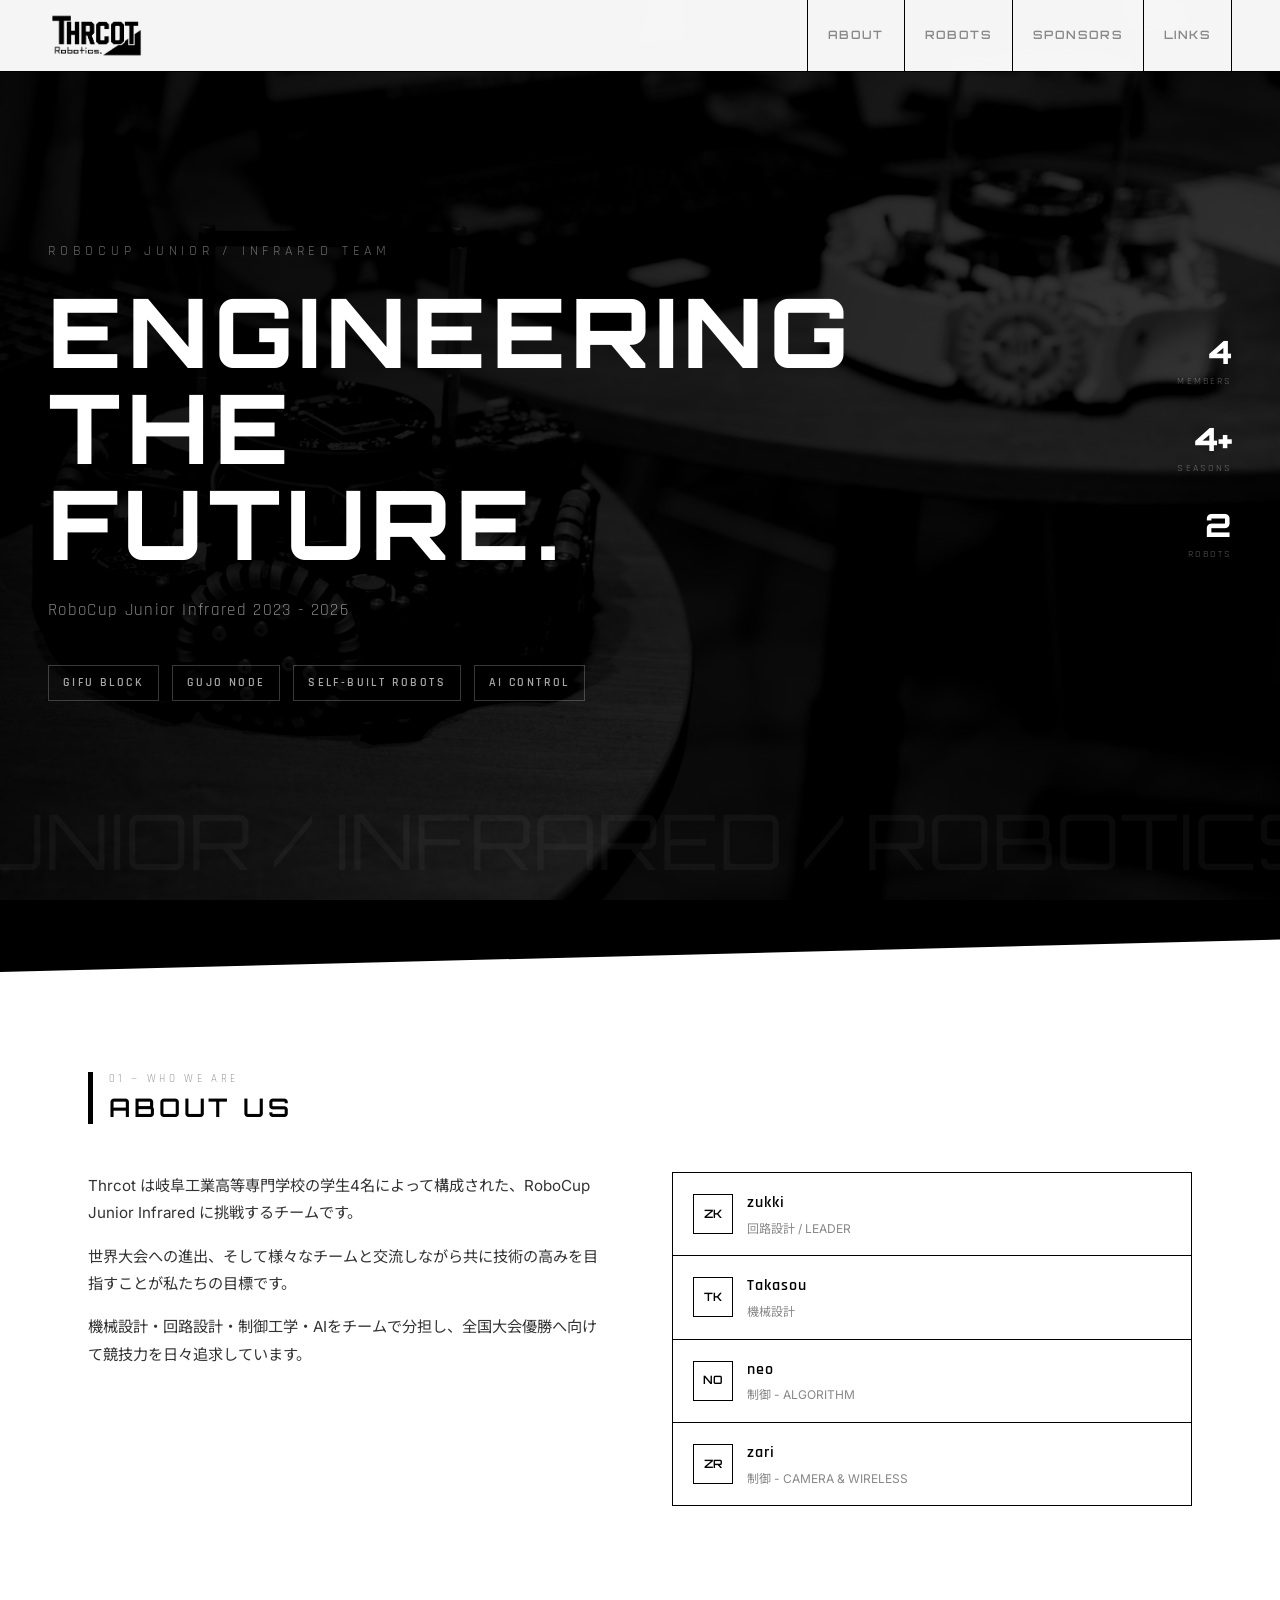
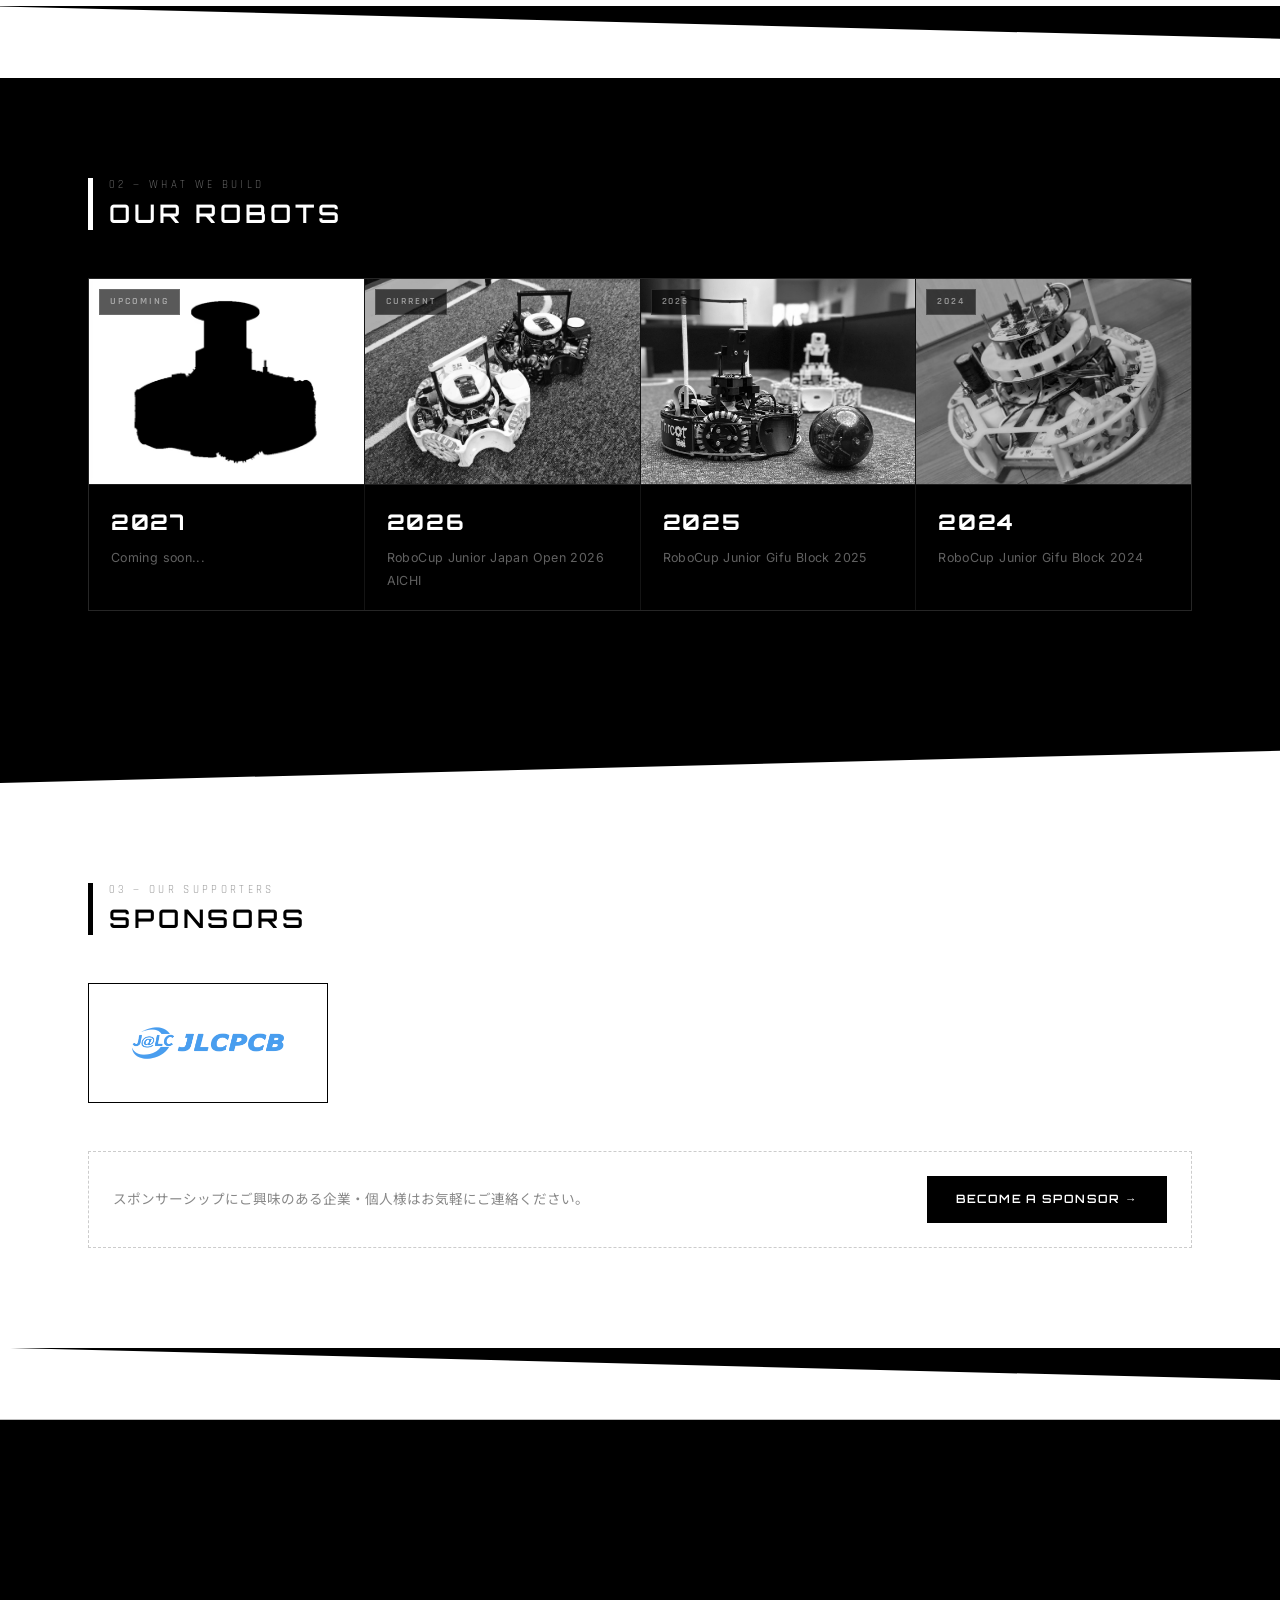
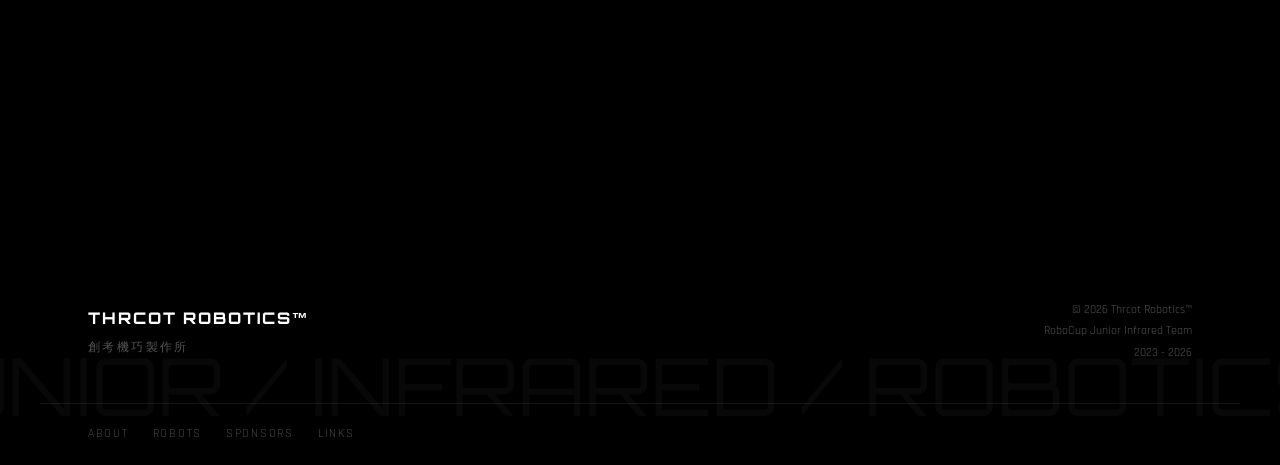
==== index.html @ e164bb0e "next" ====
<!DOCTYPE html>
<html lang="ja">
<head>
  <meta charset="UTF-8" />
  <meta name="viewport" content="width=device-width, initial-scale=1.0"/>
  <title>Thrcot Robotics™</title>
  <link rel="preconnect" href="https://fonts.googleapis.com">
  <link rel="preconnect" href="https://fonts.gstatic.com" crossorigin>
  <link href="https://fonts.googleapis.com/css2?family=Orbitron:wght@400;600;800&family=Rajdhani:wght@400;600&family=Inter:wght@300;400;600&family=Noto+Sans+JP:wght@300;400;500&display=swap" rel="stylesheet">
  <link rel="stylesheet" href="style.css">
</head>

<body>

<!-- ── HEADER ── -->
<header id="header">
  <a class="logo-area" href="#">
    <img class="logo-img" src="images/logo.png" alt="Thrcot Robotics"
         onerror="this.style.display='none';this.nextElementSibling.style.display='block'">
    <div style="display:none;">
      <div class="logo-text">Thrcot</div>
      <div class="logo-sub">Robotics™</div>
    </div>
  </a>

  <!-- ハンバーガーボタン（スマホ用） -->
  <button class="nav-toggle" id="navToggle" aria-label="メニューを開く">
    <span></span>
    <span></span>
    <span></span>
  </button>

  <nav id="globalNav">
    <a href="#about">ABOUT</a>
    <a href="#robots">ROBOTS</a>
    <a href="#sponsors">SPONSORS</a>
    <a href="#links">LINKS</a>
  </nav>
</header>

<!-- ── HERO ── -->
<section class="hero">
  <div class="hero-bg"></div>
  <div class="hero-inner">
    <p class="hero-eyebrow">ROBOCUP JUNIOR / INFRARED TEAM</p>
    <h1>ENGINEERING<br>THE<br>FUTURE.</h1>
    <p class="hero-desc">RoboCup Junior Infrared 2023 - 2026</p>
    <div class="hero-badges">
      <span class="badge">GIFU BLOCK</span>
      <span class="badge">GUJO NODE</span>
      <span class="badge">SELF-BUILT ROBOTS</span>
      <span class="badge">AI CONTROL</span>
    </div>
  </div>

  <div class="hero-counter">
    <div class="counter-item">
      <div class="counter-num">4</div>
      <div class="counter-lbl">MEMBERS</div>
    </div>
    <div class="counter-item">
      <div class="counter-num">4+</div>
      <div class="counter-lbl">SEASONS</div>
    </div>
    <div class="counter-item">
      <div class="counter-num">2</div>
      <div class="counter-lbl">ROBOTS</div>
    </div>
  </div>

  <div class="hero-bg-text">ROBOCUP / JUNIOR / INFRARED / ROBOTICS</div>
</section>

<div class="divider"></div>

<!-- ── ABOUT ── -->
<section id="about">
  <div class="section-wrap fade">
    <h2><span class="h2-sub">01 — WHO WE ARE</span>ABOUT US</h2>
    <div class="about-grid">
      <div class="about-text">
        <p>Thrcot は岐阜工業高等専門学校の学生4名によって構成された、RoboCup Junior Infrared に挑戦するチームです。</p>
        <p>世界大会への進出、そして様々なチームと交流しながら共に技術の高みを目指すことが私たちの目標です。</p>
        <p>機械設計・回路設計・制御工学・AIをチームで分担し、全国大会優勝へ向けて競技力を日々追求しています。</p>
      </div>
      <div class="about-members fade fade-delay-1">
        <div class="member-row">
          <div class="member-initial">ZK</div>
          <div class="member-info">
            <div class="member-name-text">zukki</div>
            <div class="member-role-text">回路設計 / LEADER</div>
          </div>
        </div>
        <div class="member-row">
          <div class="member-initial">TK</div>
          <div class="member-info">
            <div class="member-name-text">Takasou</div>
            <div class="member-role-text">機械設計</div>
          </div>
        </div>
        <div class="member-row">
          <div class="member-initial">NO</div>
          <div class="member-info">
            <div class="member-name-text">neo</div>
            <div class="member-role-text">制御 - ALGORITHM</div>
          </div>
        </div>
        <div class="member-row">
          <div class="member-initial">ZR</div>
          <div class="member-info">
            <div class="member-name-text">zari</div>
            <div class="member-role-text">制御 - CAMERA & WIRELESS</div>
          </div>
        </div>
      </div>
    </div>
  </div>
</section>

<!-- ── ROBOTS ── -->
<div class="dark-section">
  <div class="divider invert"></div>
  <section id="robots">
    <div class="section-wrap fade">
      <h2><span class="h2-sub">02 — WHAT WE BUILD</span>OUR ROBOTS</h2>
      <div class="robots-grid">

        <div class="robot-card fade fade-delay-1">
          <div class="robot-img-wrap">
            <img src="images/2027.png" alt="2027"
                 onerror="this.style.display='none';this.nextElementSibling.style.display='flex'">
            <div class="robot-placeholder">
              <div>2027</div>
              <div class="placeholder-sub">IMAGE COMING SOON</div>
            </div>
            <span class="robot-tag">UPCOMING</span>
          </div>
          <div class="robot-info">
            <div class="robot-year">2027</div>
            <div class="robot-event">Coming soon...</div>
          </div>
        </div>

        <div class="robot-card fade fade-delay-2">
          <div class="robot-img-wrap">
            <img src="images/2026.jpg" alt="2026"
                 onerror="this.style.display='none';this.nextElementSibling.style.display='flex'">
            <div class="robot-placeholder">
              <div>2026</div>
              <div class="placeholder-sub">ADD images/2026.jpg</div>
            </div>
            <span class="robot-tag">CURRENT</span>
          </div>
          <div class="robot-info">
            <div class="robot-year">2026</div>
            <div class="robot-event">RoboCup Junior Japan Open 2026 AICHI</div>
          </div>
        </div>

        <div class="robot-card fade fade-delay-3">
          <div class="robot-img-wrap">
            <img src="images/2025.jpg" alt="2025"
                 onerror="this.style.display='none';this.nextElementSibling.style.display='flex'">
            <div class="robot-placeholder">
              <div>2025</div>
              <div class="placeholder-sub">ADD images/2025.jpg</div>
            </div>
            <span class="robot-tag">2025</span>
          </div>
          <div class="robot-info">
            <div class="robot-year">2025</div>
            <div class="robot-event">RoboCup Junior Gifu Block 2025</div>
          </div>
        </div>

        <div class="robot-card fade">
          <div class="robot-img-wrap">
            <img src="images/2024.jpg" alt="2024"
                 onerror="this.style.display='none';this.nextElementSibling.style.display='flex'">
            <div class="robot-placeholder">
              <div>2024</div>
              <div class="placeholder-sub">ADD images/2024.jpg</div>
            </div>
            <span class="robot-tag">2024</span>
          </div>
          <div class="robot-info">
            <div class="robot-year">2024</div>
            <div class="robot-event">RoboCup Junior Gifu Block 2024</div>
          </div>
        </div>

      </div>
    </div>
  </section>
</div>

<div class="divider"></div>

<!-- ── SPONSORS ── -->
<section id="sponsors">
  <div class="section-wrap fade">
    <h2><span class="h2-sub">03 — OUR SUPPORTERS</span>SPONSORS</h2>

    <div class="sponsor-tier">
      <!--
      <div class="tier-label">PLATINUM SPONSOR</div>
      -->
      <div class="sponsor-row">
        <a class="sponsor-item" href="https://jlcpcb.com/" target="_blank" rel="noopener">
          <div class="sponsor-logo-box">
            <img src="images/jlcpcb.webp" alt="JLCPCB"
                 onerror="this.style.display='none';this.nextElementSibling.style.display='block'">
            <span class="sponsor-name-fallback">JLCPCB</span>
          </div>
        </a>
        <!--
        <a class="sponsor-item" href="https://www.digikey.jp/" target="_blank" rel="noopener">
          <div class="sponsor-logo-box">
            <img src="images/Digikey.png" alt="JLCPCB"
                 onerror="this.style.display='none';this.nextElementSibling.style.display='block'">
            <span class="sponsor-name-fallback">Digikey</span>
          </div>
        </a>
        -->
        <!-- スポンサーを追加する場合はここにコピー -->
        <!--
        <a class="sponsor-item" href="https://example.com/" target="_blank" rel="noopener">
          <div class="sponsor-logo-box">
            <img src="images/sponsor2.png" alt="Sponsor Name"
                 onerror="this.style.display='none';this.nextElementSibling.style.display='block'">
            <span class="sponsor-name-fallback">SPONSOR NAME</span>
          </div>
        </a>
        -->
      </div>
    </div>

    <div class="sponsor-cta">
      <p>スポンサーシップにご興味のある企業・個人様はお気軽にご連絡ください。</p>
      <a class="cta-btn" href="mailto:thrcot@gmail.com">BECOME A SPONSOR →</a>
    </div>
  </div>
</section>

<!-- ── LINKS ── -->
<div class="dark-section">
  <div class="divider invert"></div>
  <section id="links">
    <div class="section-wrap fade">
      <h2><span class="h2-sub">04 — FIND US</span>LINKS</h2>
      <div class="links-grid">

        <a class="link-item" href="https://github.com/Thrcot" target="_blank" rel="noopener">
          <div class="link-icon-wrap">
            <svg class="link-icon-svg" viewBox="0 0 24 24" xmlns="http://www.w3.org/2000/svg">
              <path d="M12 0C5.37 0 0 5.37 0 12c0 5.3 3.438 9.8 8.205 11.387.6.113.82-.258.82-.577 0-.285-.01-1.04-.015-2.04-3.338.724-4.042-1.61-4.042-1.61-.546-1.387-1.333-1.756-1.333-1.756-1.09-.745.083-.73.083-.73 1.205.085 1.838 1.236 1.838 1.236 1.07 1.835 2.809 1.305 3.495.998.108-.776.417-1.305.76-1.605-2.665-.3-5.466-1.332-5.466-5.93 0-1.31.468-2.38 1.235-3.22-.135-.303-.54-1.523.105-3.176 0 0 1.005-.322 3.3 1.23.96-.267 1.98-.4 3-.405 1.02.005 2.04.138 3 .405 2.28-1.552 3.285-1.23 3.285-1.23.645 1.653.24 2.873.12 3.176.765.84 1.23 1.91 1.23 3.22 0 4.61-2.805 5.625-5.475 5.92.42.36.81 1.096.81 2.22 0 1.606-.015 2.896-.015 3.286 0 .315.21.69.825.57C20.565 21.795 24 17.295 24 12c0-6.63-5.37-12-12-12z"/>
            </svg>
          </div>
          <div>
            <div class="link-label">GITHUB</div>
            <div class="link-url">github.com/Thrcot</div>
          </div>
        </a>

        <a class="link-item" href="https://x.com/Thrcot_RCJ" target="_blank" rel="noopener">
          <div class="link-icon-wrap">
            <svg class="link-icon-svg" viewBox="0 0 24 24" xmlns="http://www.w3.org/2000/svg">
              <path d="M18.244 2.25h3.308l-7.227 8.26 8.502 11.24H16.17l-4.714-6.231-5.401 6.231H2.746l7.73-8.835L1.254 2.25H8.08l4.253 5.622zm-1.161 17.52h1.833L7.084 4.126H5.117z"/>
            </svg>
          </div>
          <div>
            <div class="link-label">TWITTER</div>
            <div class="link-url">@Thrcot_RCJ</div>
          </div>
        </a>

        <a class="link-item" href="https://www.robocupjunior.jp" target="_blank" rel="noopener">
          <div class="link-icon-wrap">
            <svg class="link-icon-svg" viewBox="0 0 24 24" xmlns="http://www.w3.org/2000/svg">
              <path d="M12 2C6.477 2 2 6.477 2 12s4.477 10 10 10 10-4.477 10-10S17.523 2 12 2zm-1 17.93c-3.95-.49-7-3.85-7-7.93 0-.62.08-1.21.21-1.79L9 15v1c0 1.1.9 2 2 2v1.93zm6.9-2.54c-.26-.81-1-1.39-1.9-1.39h-1v-3c0-.55-.45-1-1-1H8v-2h2c.55 0 1-.45 1-1V7h2c1.1 0 2-.9 2-2v-.41c2.93 1.19 5 4.06 5 7.41 0 2.08-.8 3.97-2.1 5.39z"/>
            </svg>
          </div>
          <div>
            <div class="link-label">ROBOCUP JUNIOR JP</div>
            <div class="link-url">robocupjunior.jp</div>
          </div>
        </a>

        <a class="link-item" href="https://junior.robocup.org/" target="_blank" rel="noopener">
          <div class="link-icon-wrap">
            <svg class="link-icon-svg" viewBox="0 0 24 24" xmlns="http://www.w3.org/2000/svg">
              <path d="M12 2C6.477 2 2 6.477 2 12s4.477 10 10 10 10-4.477 10-10S17.523 2 12 2zm-1 17.93c-3.95-.49-7-3.85-7-7.93 0-.62.08-1.21.21-1.79L9 15v1c0 1.1.9 2 2 2v1.93zm6.9-2.54c-.26-.81-1-1.39-1.9-1.39h-1v-3c0-.55-.45-1-1-1H8v-2h2c.55 0 1-.45 1-1V7h2c1.1 0 2-.9 2-2v-.41c2.93 1.19 5 4.06 5 7.41 0 2.08-.8 3.97-2.1 5.39z"/>
            </svg>
          </div>
          <div>
            <div class="link-label">ROBOCUP JUNIOR</div>
            <div class="link-url">junior.robocup.org</div>
          </div>
        </a>

      </div>
    </div>
  </section>
</div>

<!-- ── FOOTER ── -->
<footer class="site-footer">
  <div class="footer-inner">
    <div>
      <div class="footer-team">THRCOT ROBOTICS™</div>
      <div class="footer-sub">創考機巧製作所</div>
    </div>
    <div class="footer-copy">
      © 2026 Thrcot Robotics™<br>
      RoboCup Junior Infrared Team<br>
      2023 - 2026
    </div>
  </div>
  <div class="footer-border">
    <div class="footer-nav">
      <a href="#about">ABOUT</a>
      <a href="#robots">ROBOTS</a>
      <a href="#sponsors">SPONSORS</a>
      <a href="#links">LINKS</a>
    </div>
  </div>
  <div class="footer-bg-text">ROBOCUP / JUNIOR / INFRARED / ROBOTICS</div>
</footer>

<script src="script.js"></script>
</body>
</html>
---- style.css ----
/* ============================================================
   style.css — Thrcot Robotics
   ============================================================ */

/* ── RESET ── */
*, *::before, *::after {
  margin: 0;
  padding: 0;
  box-sizing: border-box;
}

/* ── CSS変数 ── */
:root {
  --black: #000;
  --white: #fff;
  --gray: #888;
  --light: #f4f4f4;
  --border: 1px solid #000;
  --border-white: 1px solid rgba(255, 255, 255, 0.15);

  /* スポンサーロゴの統一サイズ */
  --sponsor-logo-w: 160px;
  --sponsor-logo-h: 80px;
}

/* ── BASE ── */
html {
  scroll-behavior: smooth;
}

body {
  font-family: 'Inter', 'Noto Sans JP', sans-serif;
  background: var(--white);
  color: var(--black);
  line-height: 1.8;
  overflow-x: hidden;
}

/* ============================================================
   HEADER
   ============================================================ */
header {
  position: fixed;
  top: 0;
  left: 0;
  right: 0;
  z-index: 200;
  display: flex;
  align-items: center;
  justify-content: space-between;
  padding: 0 48px;
  height: 72px;
  background: rgba(255, 255, 255, 0.96);
  backdrop-filter: blur(8px);
  border-bottom: var(--border);
  transition: box-shadow 0.3s;
}

header.scrolled {
  box-shadow: 0 2px 20px rgba(0, 0, 0, 0.08);
}

/* ロゴ */
.logo-area {
  display: flex;
  align-items: center;
  gap: 12px;
  text-decoration: none;
  color: inherit;
}

.logo-img {
  height: 44px;
  width: auto;
  object-fit: contain;
}

.logo-text {
  font-family: 'Orbitron', sans-serif;
  font-size: 1rem;
  font-weight: 800;
  letter-spacing: 0.12em;
  line-height: 1.2;
}

.logo-sub {
  font-family: 'Rajdhani', sans-serif;
  font-size: 0.65rem;
  letter-spacing: 0.2em;
  color: var(--gray);
}

/* ── グローバルナビ（PC） ── */
nav#globalNav {
  display: flex;
}

nav#globalNav a {
  font-family: 'Orbitron', sans-serif;
  font-size: 0.72rem;
  letter-spacing: 0.12em;
  font-weight: 600;
  text-decoration: none;
  color: var(--gray);
  padding: 0 20px;
  height: 72px;
  display: flex;
  align-items: center;
  border-left: var(--border);
  transition: color 0.2s, background 0.2s;
}

nav#globalNav a:last-child {
  border-right: var(--border);
}

nav#globalNav a:hover {
  color: var(--black);
  background: var(--light);
}

/* ── ハンバーガーボタン（スマホ用） ── */
.nav-toggle {
  display: none;
  flex-direction: column;
  justify-content: center;
  gap: 5px;
  width: 40px;
  height: 40px;
  background: none;
  border: none;
  cursor: pointer;
  padding: 4px;
}

.nav-toggle span {
  display: block;
  width: 100%;
  height: 2px;
  background: var(--black);
  transition: transform 0.3s, opacity 0.3s;
}

/* ハンバーガー → ✕ */
.nav-toggle.open span:nth-child(1) {
  transform: translateY(7px) rotate(45deg);
}
.nav-toggle.open span:nth-child(2) {
  opacity: 0;
}
.nav-toggle.open span:nth-child(3) {
  transform: translateY(-7px) rotate(-45deg);
}

/* ============================================================
   HERO
   ============================================================ */
.hero {
  position: relative;
  color: var(--white);
  min-height: 100vh;
  display: flex;
  align-items: center;
  padding: 100px 48px 60px;
  overflow: hidden;
  background: var(--black);
}

/* 背景画像レイヤー（モノクロ処理） */
.hero-bg {
  position: absolute;
  inset: 0;
  z-index: 0;
  background-image: url('images/hero.jpg');
  background-size: cover;
  background-position: center 40%;
  /* CSSフィルターでモノクロ + 暗くして文字を読みやすく */
  filter: grayscale(100%) brightness(0.32) contrast(1.1);
}

/* 画像の上にグラデーションオーバーレイ（左が濃く・右が薄め） */
.hero-bg::after {
  content: '';
  position: absolute;
  inset: 0;
  background: linear-gradient(
    105deg,
    rgba(0, 0, 0, 0.72) 0%,
    rgba(0, 0, 0, 0.38) 60%,
    rgba(0, 0, 0, 0.18) 100%
  );
}

.hero-inner {
  position: relative;
  z-index: 2;
}

.hero-eyebrow {
  font-family: 'Rajdhani', sans-serif;
  font-size: 0.85rem;
  letter-spacing: 0.35em;
  color: rgba(255, 255, 255, 0.4);
  margin-bottom: 1.2rem;
}

.hero h1 {
  font-family: 'Orbitron', sans-serif;
  font-size: clamp(2.8rem, 7.5vw, 6.5rem);
  font-weight: 800;
  letter-spacing: 0.06em;
  line-height: 1.0;
  margin-bottom: 1.5rem;
}

.hero-desc {
  font-family: 'Rajdhani', sans-serif;
  font-size: 1.05rem;
  letter-spacing: 0.08em;
  opacity: 0.5;
  margin-bottom: 2.5rem;
}

.hero-badges {
  display: flex;
  gap: 0.8rem;
  flex-wrap: wrap;
}

.badge {
  font-family: 'Rajdhani', sans-serif;
  font-size: 0.75rem;
  letter-spacing: 0.2em;
  font-weight: 600;
  padding: 6px 14px;
  border: 1px solid rgba(255, 255, 255, 0.22);
  color: rgba(255, 255, 255, 0.65);
}

/* 右側カウンター */
.hero-counter {
  position: absolute;
  right: 48px;
  top: 50%;
  transform: translateY(-50%);
  display: flex;
  flex-direction: column;
  gap: 2rem;
  z-index: 2;
}

.counter-num {
  font-family: 'Orbitron', sans-serif;
  font-size: 2rem;
  font-weight: 800;
  line-height: 1;
  text-align: right;
}

.counter-lbl {
  font-family: 'Rajdhani', sans-serif;
  font-size: 0.65rem;
  letter-spacing: 0.2em;
  color: rgba(255, 255, 255, 0.35);
  text-align: right;
  margin-top: 4px;
}

/* 背景テキスト */
.hero-bg-text {
  position: absolute;
  bottom: -10px;
  right: -40px;
  font-family: 'Orbitron', sans-serif;
  font-size: clamp(2.5rem, 6vw, 5.5rem);
  white-space: nowrap;
  color: rgba(255, 255, 255, 0.04);
  user-select: none;
  pointer-events: none;
  z-index: 1;
}

/* ============================================================
   DIVIDER
   ============================================================ */
.divider {
  height: 72px;
  background: var(--black);
  clip-path: polygon(0 0, 100% 0, 100% 55%, 0 100%);
}

.divider.invert {
  background: var(--white);
  clip-path: polygon(0 0, 100% 45%, 100% 100%, 0 100%);
}

/* ============================================================
   SECTION 共通
   ============================================================ */
.section-wrap {
  padding: 100px 48px;
  max-width: 1200px;
  margin: 0 auto;
}

.dark-section {
  background: var(--black);
  color: var(--white);
}

h2 {
  font-family: 'Orbitron', sans-serif;
  font-size: clamp(1.1rem, 2.5vw, 1.6rem);
  letter-spacing: 0.15em;
  font-weight: 600;
  margin-bottom: 48px;
  border-left: 5px solid currentColor;
  padding-left: 16px;
  line-height: 1.3;
}

.h2-sub {
  display: block;
  font-family: 'Rajdhani', sans-serif;
  font-size: 0.7rem;
  letter-spacing: 0.3em;
  font-weight: 400;
  opacity: 0.4;
  margin-bottom: 4px;
}

/* ============================================================
   ABOUT
   ============================================================ */
.about-grid {
  display: grid;
  grid-template-columns: 1fr 1fr;
  gap: 4rem;
  align-items: start;
}

.about-text p {
  font-size: 0.95rem;
  color: #333;
  margin-bottom: 1rem;
}

/* メンバーリスト */
.about-members {
  border: var(--border);
}

.member-row {
  display: flex;
  align-items: center;
  padding: 16px 20px;
  border-bottom: var(--border);
  gap: 14px;
}

.member-row:last-child {
  border-bottom: none;
}

.member-initial {
  width: 40px;
  height: 40px;
  border: var(--border);
  display: flex;
  align-items: center;
  justify-content: center;
  font-family: 'Orbitron', sans-serif;
  font-size: 0.72rem;
  font-weight: 600;
  flex-shrink: 0;
}

.member-name-text {
  font-family: 'Rajdhani', sans-serif;
  font-weight: 600;
  font-size: 1rem;
  letter-spacing: 0.06em;
}

.member-role-text {
  font-size: 0.75rem;
  color: var(--gray);
}

/* ============================================================
   ROBOTS
   ============================================================ */
.robots-grid {
  display: grid;
  grid-template-columns: repeat(auto-fill, minmax(240px, 1fr));
  gap: 1px;
  background: rgba(255, 255, 255, 0.08);
  border: 1px solid rgba(255, 255, 255, 0.08);
}

.robot-card {
  background: var(--black);
  overflow: hidden;
  transition: background 0.3s;
}

.robot-card:hover {
  background: #0d0d0d;
}

/* ロボット画像エリア（縦横比固定） */
.robot-img-wrap {
  width: 100%;
  aspect-ratio: 4 / 3;
  overflow: hidden;
  background: #0a0a0a;
  display: flex;
  align-items: center;
  justify-content: center;
  border-bottom: 1px solid rgba(255, 255, 255, 0.08);
  position: relative;
}

.robot-img-wrap img {
  width: 100%;
  height: 100%;
  object-fit: cover;
  filter: grayscale(100%);       /* 常にモノクロ */
  transition: transform 0.4s;
}

.robot-card:hover .robot-img-wrap img {
  filter: grayscale(100%);       /* hover でもモノクロ維持 */
  transform: scale(1.04);
}

/* 画像がない場合のプレースホルダー */
.robot-placeholder {
  display: none;
  flex-direction: column;
  align-items: center;
  justify-content: center;
  font-family: 'Orbitron', sans-serif;
  font-size: 1rem;
  color: rgba(255, 255, 255, 0.15);
  text-align: center;
  gap: 8px;
}

.placeholder-sub {
  font-size: 0.55rem;
  letter-spacing: 0.1em;
  opacity: 0.5;
}

.robot-tag {
  position: absolute;
  top: 10px;
  left: 10px;
  font-family: 'Rajdhani', sans-serif;
  font-size: 0.62rem;
  letter-spacing: 0.2em;
  font-weight: 600;
  color: rgba(255, 255, 255, 0.5);
  background: rgba(0, 0, 0, 0.65);
  padding: 3px 10px;
  border: 1px solid rgba(255, 255, 255, 0.12);
}

.robot-info {
  padding: 18px 22px;
}

.robot-year {
  font-family: 'Orbitron', sans-serif;
  font-size: 1.35rem;
  font-weight: 800;
  letter-spacing: 0.08em;
  margin-bottom: 5px;
}

.robot-event {
  font-size: 0.78rem;
  color: rgba(255, 255, 255, 0.38);
  letter-spacing: 0.03em;
}

/* ============================================================
   SPONSORS
   ============================================================ */
.sponsor-tier {
  margin-bottom: 3rem;
}

.tier-label {
  font-family: 'Rajdhani', sans-serif;
  font-size: 0.7rem;
  letter-spacing: 0.3em;
  font-weight: 600;
  color: var(--gray);
  margin-bottom: 1.2rem;
}

.sponsor-row {
  display: flex;
  flex-wrap: wrap;
  gap: 1px;
}

/* ─────────────────────────────────────────────
   スポンサーロゴ統一サイズ

   どんなサイズの画像でも
   - ボックス: 240×120px 固定
   - 内部余白: 32px
   - object-fit: contain でトリミングせず収める
   - filter: grayscale でモノクロ統一 → hover でカラー
   ───────────────────────────────────────────── */
.sponsor-item {
  display: flex;
  align-items: center;
  justify-content: center;
  text-decoration: none;
  border: var(--border);
  transition: background 0.2s;
  /* カードサイズ固定 */
  width: 240px;
  height: 120px;
  padding: 24px 32px;
}

.sponsor-item:hover {
  background: var(--light);
}

/* ロゴを収めるコンテナ（固定サイズ） */
.sponsor-logo-box {
  width: var(--sponsor-logo-w);   /* 160px */
  height: var(--sponsor-logo-h);  /* 80px */
  display: flex;
  align-items: center;
  justify-content: center;
  overflow: hidden;
}

.sponsor-logo-box img {
  width: 100%;
  height: 100%;
  object-fit: contain;
  object-position: center;
  /* カラーそのまま表示 */
  filter: none;
  transition: transform 0.3s, opacity 0.3s;
  opacity: 0.85;
}

.sponsor-item:hover .sponsor-logo-box img {
  filter: none;
  opacity: 1;
  transform: scale(1.05);
}

/* 画像がない場合のテキストフォールバック */
.sponsor-name-fallback {
  display: none;
  font-family: 'Orbitron', sans-serif;
  font-size: 0.88rem;
  font-weight: 600;
  letter-spacing: 0.12em;
  color: #aaa;
  transition: color 0.2s;
}

.sponsor-item:hover .sponsor-name-fallback {
  color: var(--black);
}

/* スポンサー募集CTA */
.sponsor-cta {
  margin-top: 2.5rem;
  padding: 24px;
  border: 1px dashed #ccc;
  display: flex;
  align-items: center;
  justify-content: space-between;
  flex-wrap: wrap;
  gap: 1rem;
}

.sponsor-cta p {
  font-size: 0.85rem;
  color: var(--gray);
}

.cta-btn {
  font-family: 'Orbitron', sans-serif;
  font-size: 0.72rem;
  letter-spacing: 0.12em;
  font-weight: 600;
  padding: 12px 28px;
  border: var(--border);
  background: var(--black);
  color: var(--white);
  text-decoration: none;
  white-space: nowrap;
  transition: background 0.2s, color 0.2s;
}

.cta-btn:hover {
  background: var(--white);
  color: var(--black);
}

/* ============================================================
   LINKS
   ============================================================ */
.links-grid {
  display: grid;
  grid-template-columns: repeat(auto-fill, minmax(220px, 1fr));
  gap: 1px;
}

.link-item {
  display: flex;
  align-items: center;
  gap: 16px;
  padding: 24px 20px;
  border: var(--border-white);
  text-decoration: none;
  color: var(--white);
  transition: background 0.2s;
}

.link-item:hover {
  background: rgba(255, 255, 255, 0.05);
}

.link-icon-wrap {
  width: 44px;
  height: 44px;
  border: var(--border-white);
  display: flex;
  align-items: center;
  justify-content: center;
  flex-shrink: 0;
}

.link-icon-svg {
  width: 22px;
  height: 22px;
  fill: rgba(255, 255, 255, 0.45);
  transition: fill 0.2s;
}

.link-item:hover .link-icon-svg {
  fill: rgba(255, 255, 255, 0.9);
}

.link-label {
  font-family: 'Orbitron', sans-serif;
  font-size: 0.8rem;
  font-weight: 600;
  letter-spacing: 0.1em;
  margin-bottom: 3px;
}

.link-url {
  font-size: 0.72rem;
  color: rgba(255, 255, 255, 0.3);
}

/* ============================================================
   FOOTER
   ============================================================ */
.site-footer {
  position: relative;
  background: var(--black);
  color: var(--white);
  overflow: hidden;
}

.footer-inner {
  max-width: 1200px;
  margin: 0 auto;
  padding: 60px 48px 40px;
  display: flex;
  justify-content: space-between;
  align-items: center;
  flex-wrap: wrap;
  gap: 24px;
}

.footer-team {
  font-family: 'Orbitron', sans-serif;
  font-size: 1rem;
  font-weight: 800;
  letter-spacing: 0.12em;
}

.footer-sub {
  font-family: 'Rajdhani', sans-serif;
  font-size: 0.75rem;
  letter-spacing: 0.2em;
  color: rgba(255, 255, 255, 0.32);
  margin-top: 4px;
}

.footer-copy {
  font-family: 'Rajdhani', sans-serif;
  font-size: 0.78rem;
  opacity: 0.32;
  text-align: right;
  line-height: 1.7;
}

.footer-border {
  border-top: 1px solid rgba(255, 255, 255, 0.08);
  max-width: 1200px;
  margin: 0 auto;
  padding: 20px 48px;
  display: flex;
  justify-content: space-between;
  align-items: center;
  flex-wrap: wrap;
  gap: 12px;
}

.footer-nav {
  display: flex;
  gap: 24px;
  flex-wrap: wrap;
}

.footer-nav a {
  font-family: 'Rajdhani', sans-serif;
  font-size: 0.72rem;
  letter-spacing: 0.15em;
  color: rgba(255, 255, 255, 0.28);
  text-decoration: none;
  transition: color 0.2s;
}

.footer-nav a:hover {
  color: rgba(255, 255, 255, 0.7);
}

.footer-school {
  font-family: 'Rajdhani', sans-serif;
  font-size: 0.7rem;
  color: rgba(255, 255, 255, 0.18);
  letter-spacing: 0.08em;
}

.footer-bg-text {
  position: absolute;
  right: -60px;
  bottom: 8px;
  font-family: 'Orbitron', sans-serif;
  font-size: 5rem;
  white-space: nowrap;
  color: rgba(255, 255, 255, 0.03);
  pointer-events: none;
  user-select: none;
}

/* ============================================================
   FADE アニメーション
   ============================================================ */
.fade {
  opacity: 0;
  transform: translateY(36px);
  transition: opacity 0.75s ease, transform 0.75s ease;
}

.fade.visible {
  opacity: 1;
  transform: translateY(0);
}

.fade-delay-1 { transition-delay: 0.1s; }
.fade-delay-2 { transition-delay: 0.2s; }
.fade-delay-3 { transition-delay: 0.3s; }

/* ============================================================
   RESPONSIVE — Tablet（〜1024px）
   ============================================================ */
@media (max-width: 1024px) {
  header {
    padding: 0 32px;
  }

  .section-wrap {
    padding: 80px 32px;
  }

  .hero {
    padding: 100px 32px 60px;
  }

  .hero-counter {
    right: 32px;
    gap: 1.5rem;
  }

  .counter-num {
    font-size: 1.6rem;
  }

  .about-grid {
    gap: 2.5rem;
  }

  .robots-grid {
    grid-template-columns: repeat(2, 1fr);
  }

  /* スポンサーカード：タブレットで少し小さく */
  .sponsor-item {
    width: 200px;
    height: 100px;
    padding: 20px 24px;
  }

  /* CSS変数はメディアクエリ内では :root に入れないと効かない */
  :root {
    --sponsor-logo-w: 130px;
    --sponsor-logo-h: 65px;
  }
}

/* ============================================================
   RESPONSIVE — Smartphone（〜768px）
   ============================================================ */
@media (max-width: 768px) {
  /* ── ヘッダー ── */
  header {
    padding: 0 20px;
    height: 60px;
  }

  .logo-text {
    font-size: 0.9rem;
  }

  /* ハンバーガー表示 */
  .nav-toggle {
    display: flex;
    z-index: 210;
  }

  /* ドロワーナビ */
  nav#globalNav {
    display: none;
    position: fixed;
    top: 60px;
    left: 0;
    right: 0;
    background: rgba(255, 255, 255, 0.98);
    backdrop-filter: blur(10px);
    border-bottom: var(--border);
    flex-direction: column;
    z-index: 200;
  }

  nav#globalNav.open {
    display: flex;
  }

  nav#globalNav a {
    height: 56px;
    border-left: none;
    border-right: none;
    border-bottom: var(--border);
    padding: 0 24px;
    font-size: 0.8rem;
  }

  nav#globalNav a:last-child {
    border-right: none;
  }

  /* ── ヒーロー ── */
  .hero {
    padding: 80px 24px 60px;
    min-height: 100svh;
  }

  .hero h1 {
    font-size: clamp(2.4rem, 12vw, 3.5rem);
  }

  .hero-eyebrow {
    font-size: 0.72rem;
    letter-spacing: 0.2em;
  }

  .hero-desc {
    font-size: 0.9rem;
  }

  /* カウンターは非表示 */
  .hero-counter {
    display: none;
  }

  .hero-bg-text {
    font-size: 2rem;
    right: -20px;
  }

  /* ── セクション ── */
  .section-wrap {
    padding: 64px 20px;
  }

  h2 {
    margin-bottom: 32px;
  }

  /* ── About ── */
  .about-grid {
    grid-template-columns: 1fr;
    gap: 2rem;
  }

  /* ── Robots ── */
  .robots-grid {
    grid-template-columns: 1fr;
  }

  /* ── Sponsors ── */
  .sponsor-row {
    justify-content: center;
  }

  .sponsor-item {
    width: 160px;
    height: 90px;
    padding: 16px 20px;
  }

  .sponsor-logo-box {
    width: 120px;
    height: 60px;
  }

  .sponsor-cta {
    flex-direction: column;
    align-items: flex-start;
  }

  /* ── Links ── */
  .links-grid {
    grid-template-columns: 1fr;
  }

  /* ── Footer ── */
  .footer-inner {
    padding: 48px 20px 32px;
    flex-direction: column;
    align-items: flex-start;
    gap: 16px;
  }

  .footer-copy {
    text-align: left;
  }

  .footer-border {
    padding: 16px 20px;
    flex-direction: column;
    align-items: flex-start;
    gap: 10px;
  }
}

/* ============================================================
   RESPONSIVE — Small Smartphone（〜480px）
   ============================================================ */
@media (max-width: 480px) {
  .hero h1 {
    font-size: clamp(2rem, 14vw, 2.8rem);
  }

  .hero-badges {
    gap: 0.5rem;
  }

  .badge {
    font-size: 0.65rem;
    padding: 5px 10px;
  }

  .sponsor-item {
    width: 140px;
    height: 80px;
    padding: 12px 16px;
  }

  .sponsor-logo-box {
    width: 100px;
    height: 50px;
  }

  .divider {
    height: 48px;
  }

  .divider.invert {
    height: 48px;
  }
}
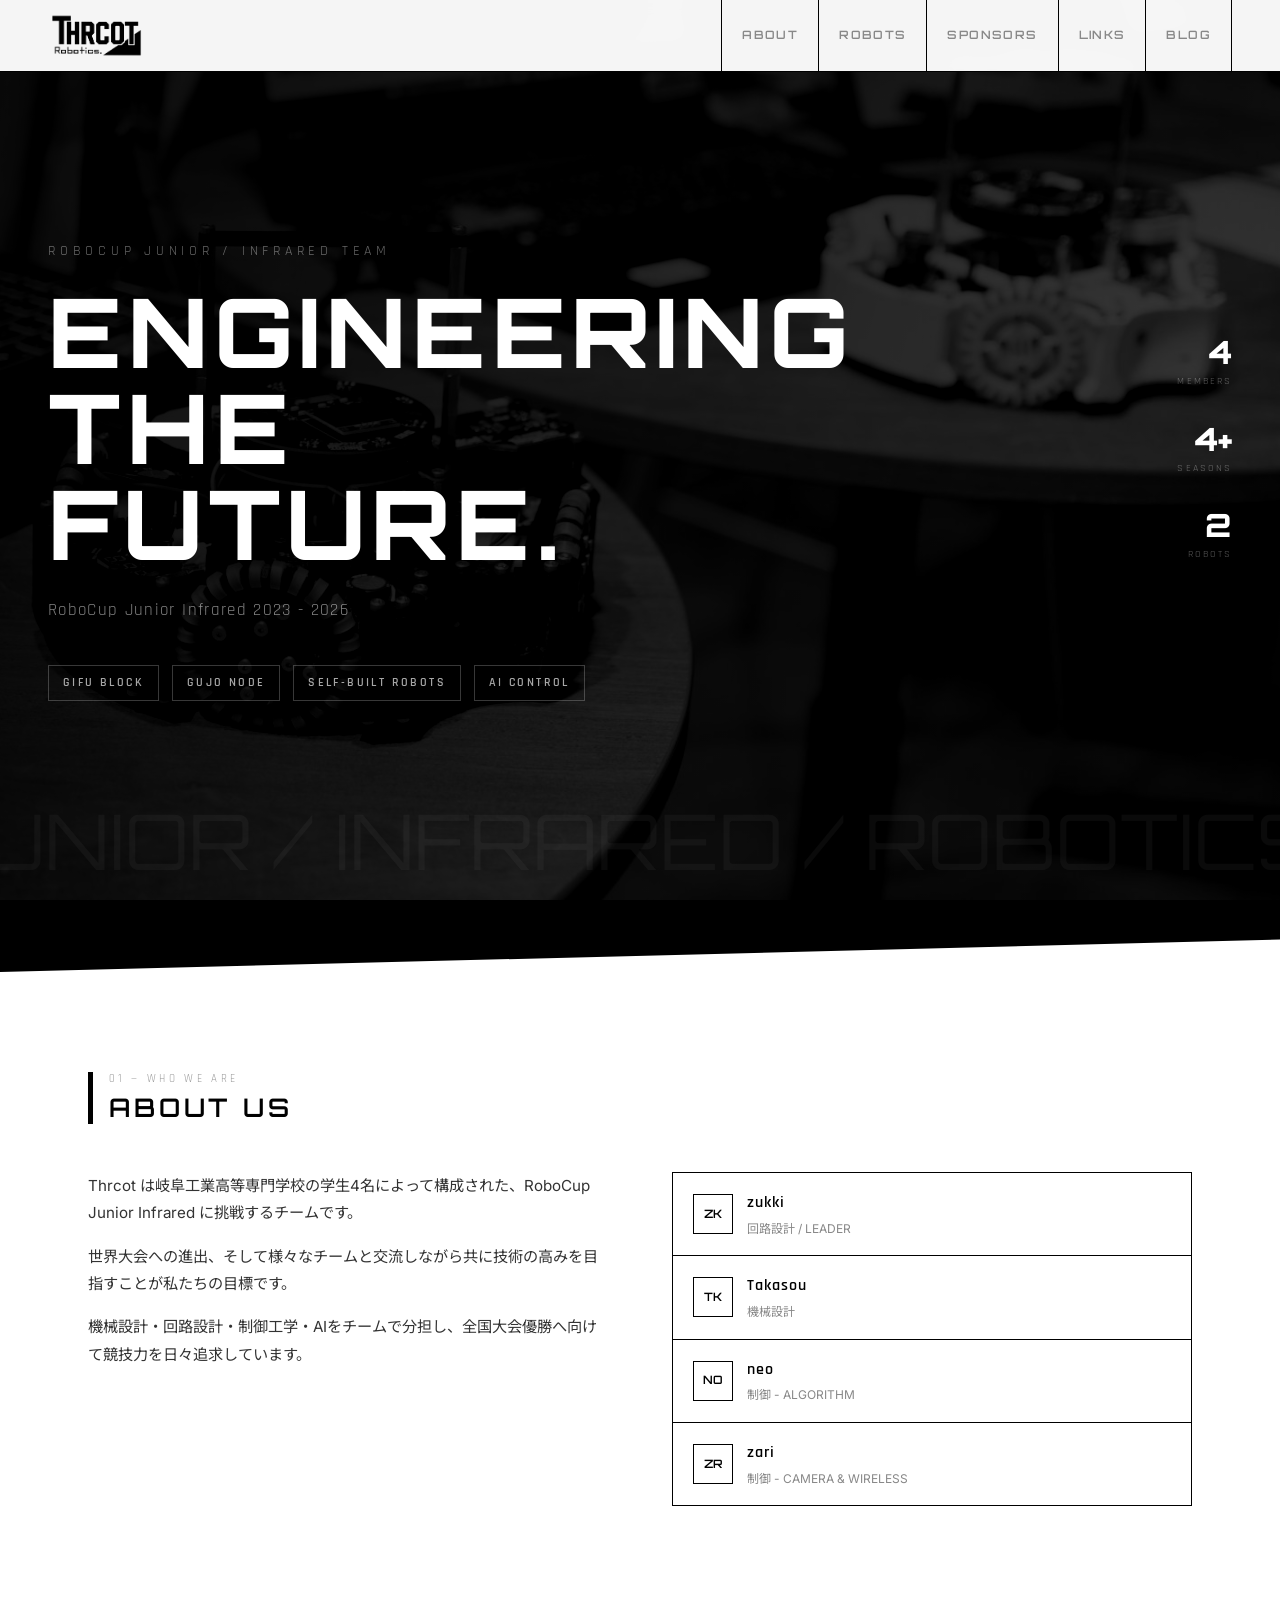
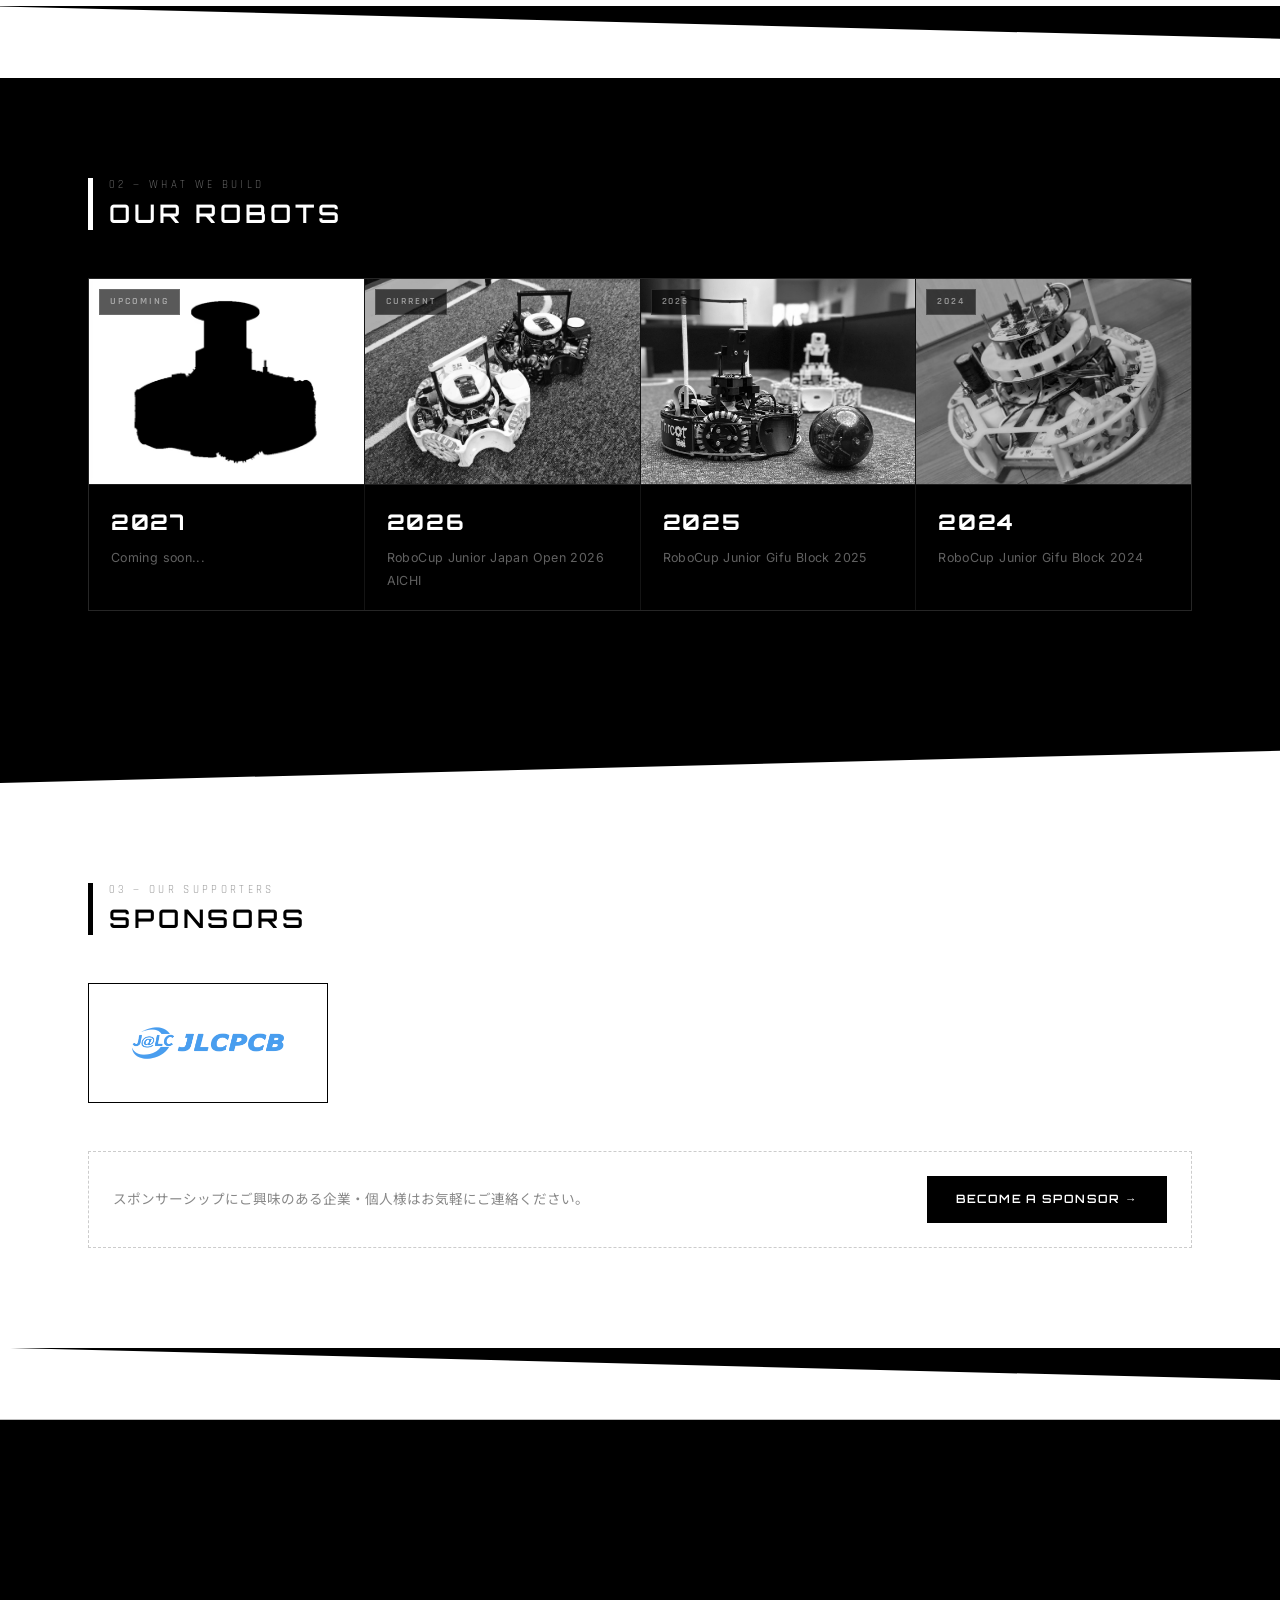
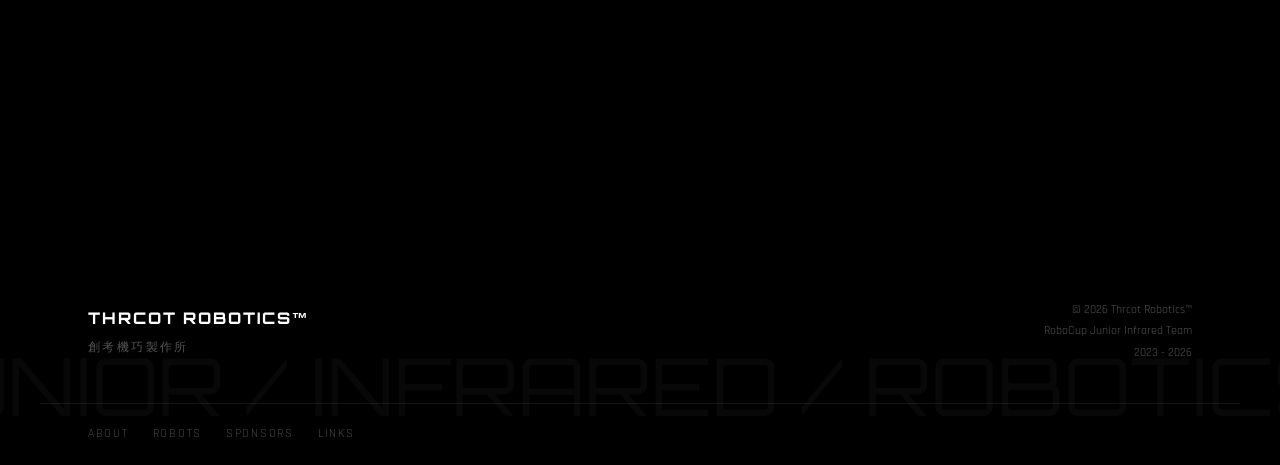
==== commit dbf26ab4: "next" ====
--- a/index.html
+++ b/index.html
@@ -9,6 +9,15 @@
   <link href="https://fonts.googleapis.com/css2?family=Orbitron:wght@400;600;800&family=Rajdhani:wght@400;600&family=Inter:wght@300;400;600&family=Noto+Sans+JP:wght@300;400;500&display=swap" rel="stylesheet">
   <link rel="stylesheet" href="style.css">
 </head>
+<!-- Google tag (gtag.js) -->
+<script async src="https://www.googletagmanager.com/gtag/js?id=G-MRB7Q4LSS1"></script>
+<script>
+  window.dataLayer = window.dataLayer || [];
+  function gtag(){dataLayer.push(arguments);}
+  gtag('js', new Date());
+
+  gtag('config', 'G-MRB7Q4LSS1');
+</script>
 
 <body>
 
@@ -23,11 +32,8 @@
     </div>
   </a>
 
-  <!-- ハンバーガーボタン（スマホ用） -->
   <button class="nav-toggle" id="navToggle" aria-label="メニューを開く">
-    <span></span>
-    <span></span>
-    <span></span>
+    <span></span><span></span><span></span>
   </button>
 
   <nav id="globalNav">
@@ -35,6 +41,7 @@
     <a href="#robots">ROBOTS</a>
     <a href="#sponsors">SPONSORS</a>
     <a href="#links">LINKS</a>
+    <a href="blog.html">BLOG</a>
   </nav>
 </header>
 
@@ -52,7 +59,6 @@
       <span class="badge">AI CONTROL</span>
     </div>
   </div>
-
   <div class="hero-counter">
     <div class="counter-item">
       <div class="counter-num">4</div>
@@ -67,7 +73,6 @@
       <div class="counter-lbl">ROBOTS</div>
     </div>
   </div>
-
   <div class="hero-bg-text">ROBOCUP / JUNIOR / INFRARED / ROBOTICS</div>
 </section>
 
@@ -200,11 +205,7 @@
 <section id="sponsors">
   <div class="section-wrap fade">
     <h2><span class="h2-sub">03 — OUR SUPPORTERS</span>SPONSORS</h2>
-
     <div class="sponsor-tier">
-      <!--
-      <div class="tier-label">PLATINUM SPONSOR</div>
-      -->
       <div class="sponsor-row">
         <a class="sponsor-item" href="https://jlcpcb.com/" target="_blank" rel="noopener">
           <div class="sponsor-logo-box">
@@ -214,19 +215,10 @@
           </div>
         </a>
         <!--
-        <a class="sponsor-item" href="https://www.digikey.jp/" target="_blank" rel="noopener">
-          <div class="sponsor-logo-box">
-            <img src="images/Digikey.png" alt="JLCPCB"
-                 onerror="this.style.display='none';this.nextElementSibling.style.display='block'">
-            <span class="sponsor-name-fallback">Digikey</span>
-          </div>
-        </a>
-        -->
-        <!-- スポンサーを追加する場合はここにコピー -->
-        <!--
+        スポンサーを追加する場合はここにコピー
         <a class="sponsor-item" href="https://example.com/" target="_blank" rel="noopener">
           <div class="sponsor-logo-box">
-            <img src="images/sponsor2.png" alt="Sponsor Name"
+            <img src="images/sponsor.png" alt="Sponsor Name"
                  onerror="this.style.display='none';this.nextElementSibling.style.display='block'">
             <span class="sponsor-name-fallback">SPONSOR NAME</span>
           </div>
@@ -234,7 +226,6 @@
         -->
       </div>
     </div>
-
     <div class="sponsor-cta">
       <p>スポンサーシップにご興味のある企業・個人様はお気軽にご連絡ください。</p>
       <a class="cta-btn" href="mailto:thrcot@gmail.com">BECOME A SPONSOR →</a>
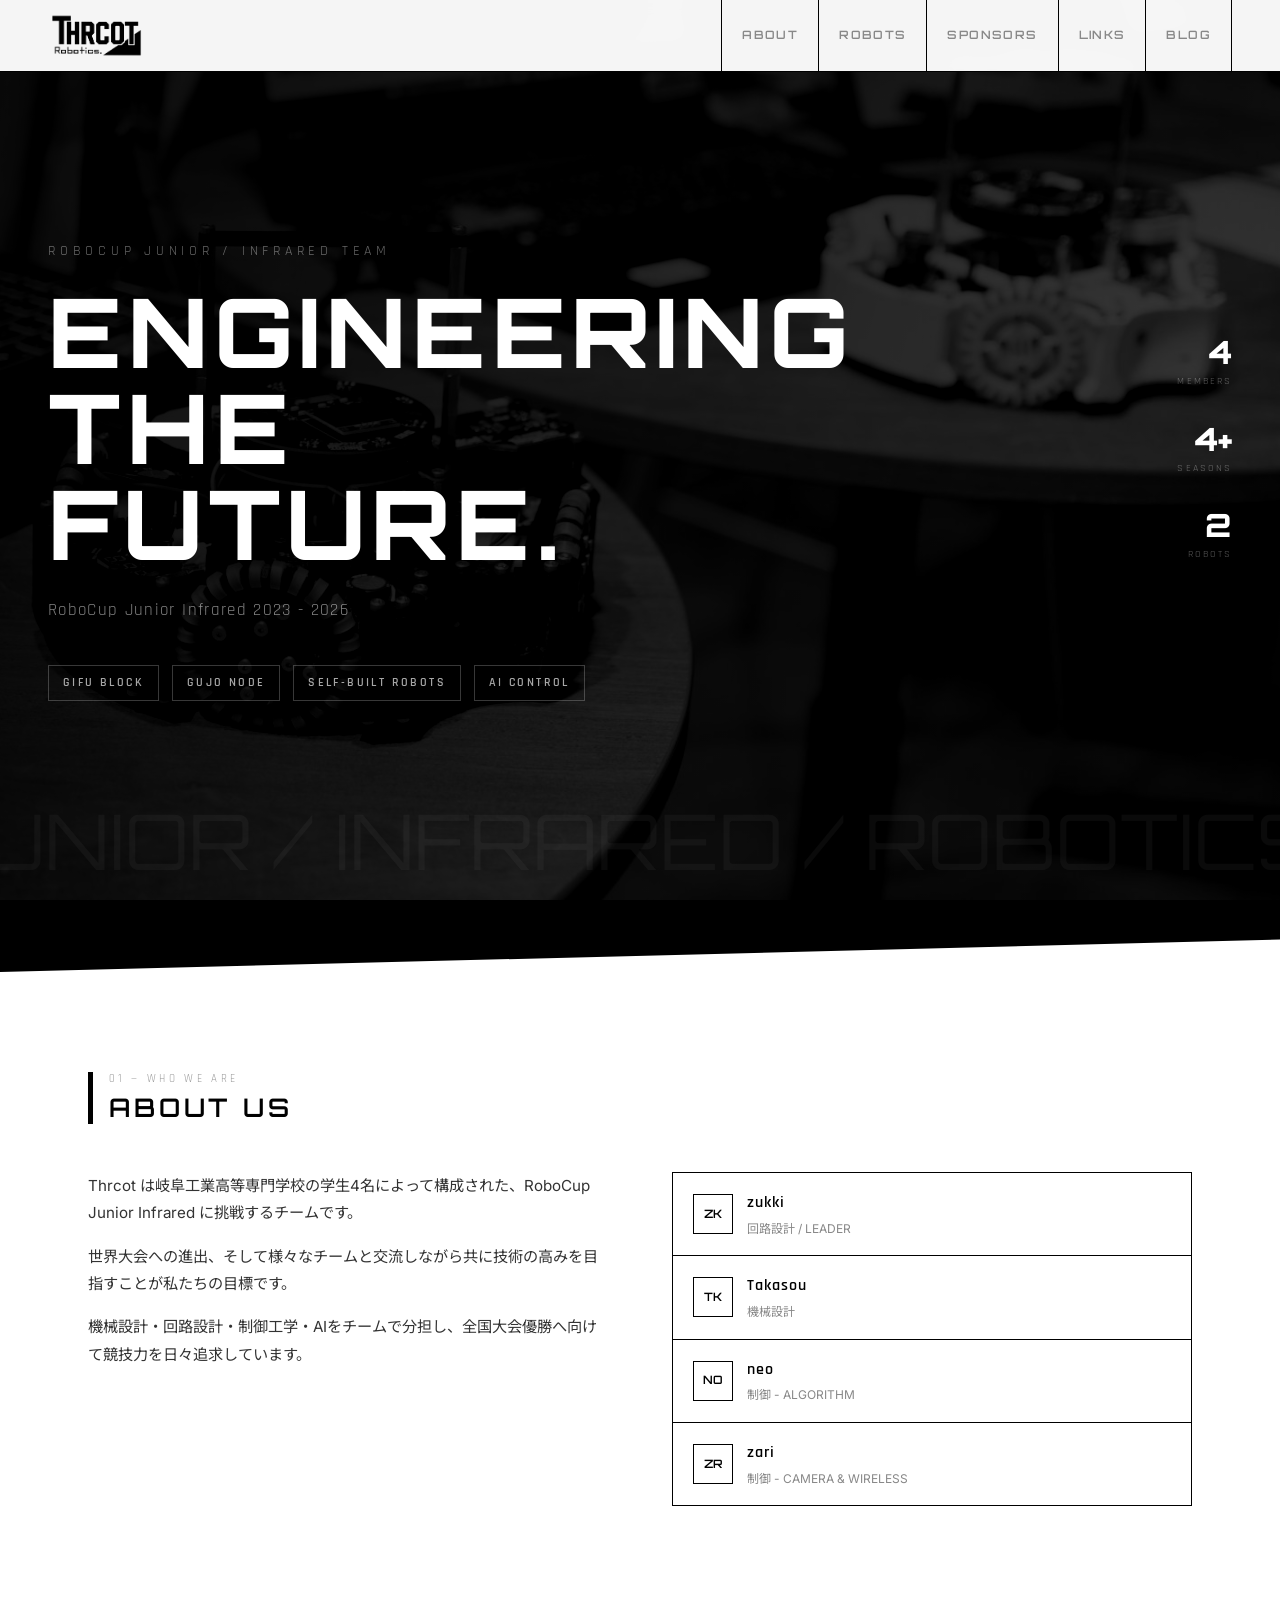
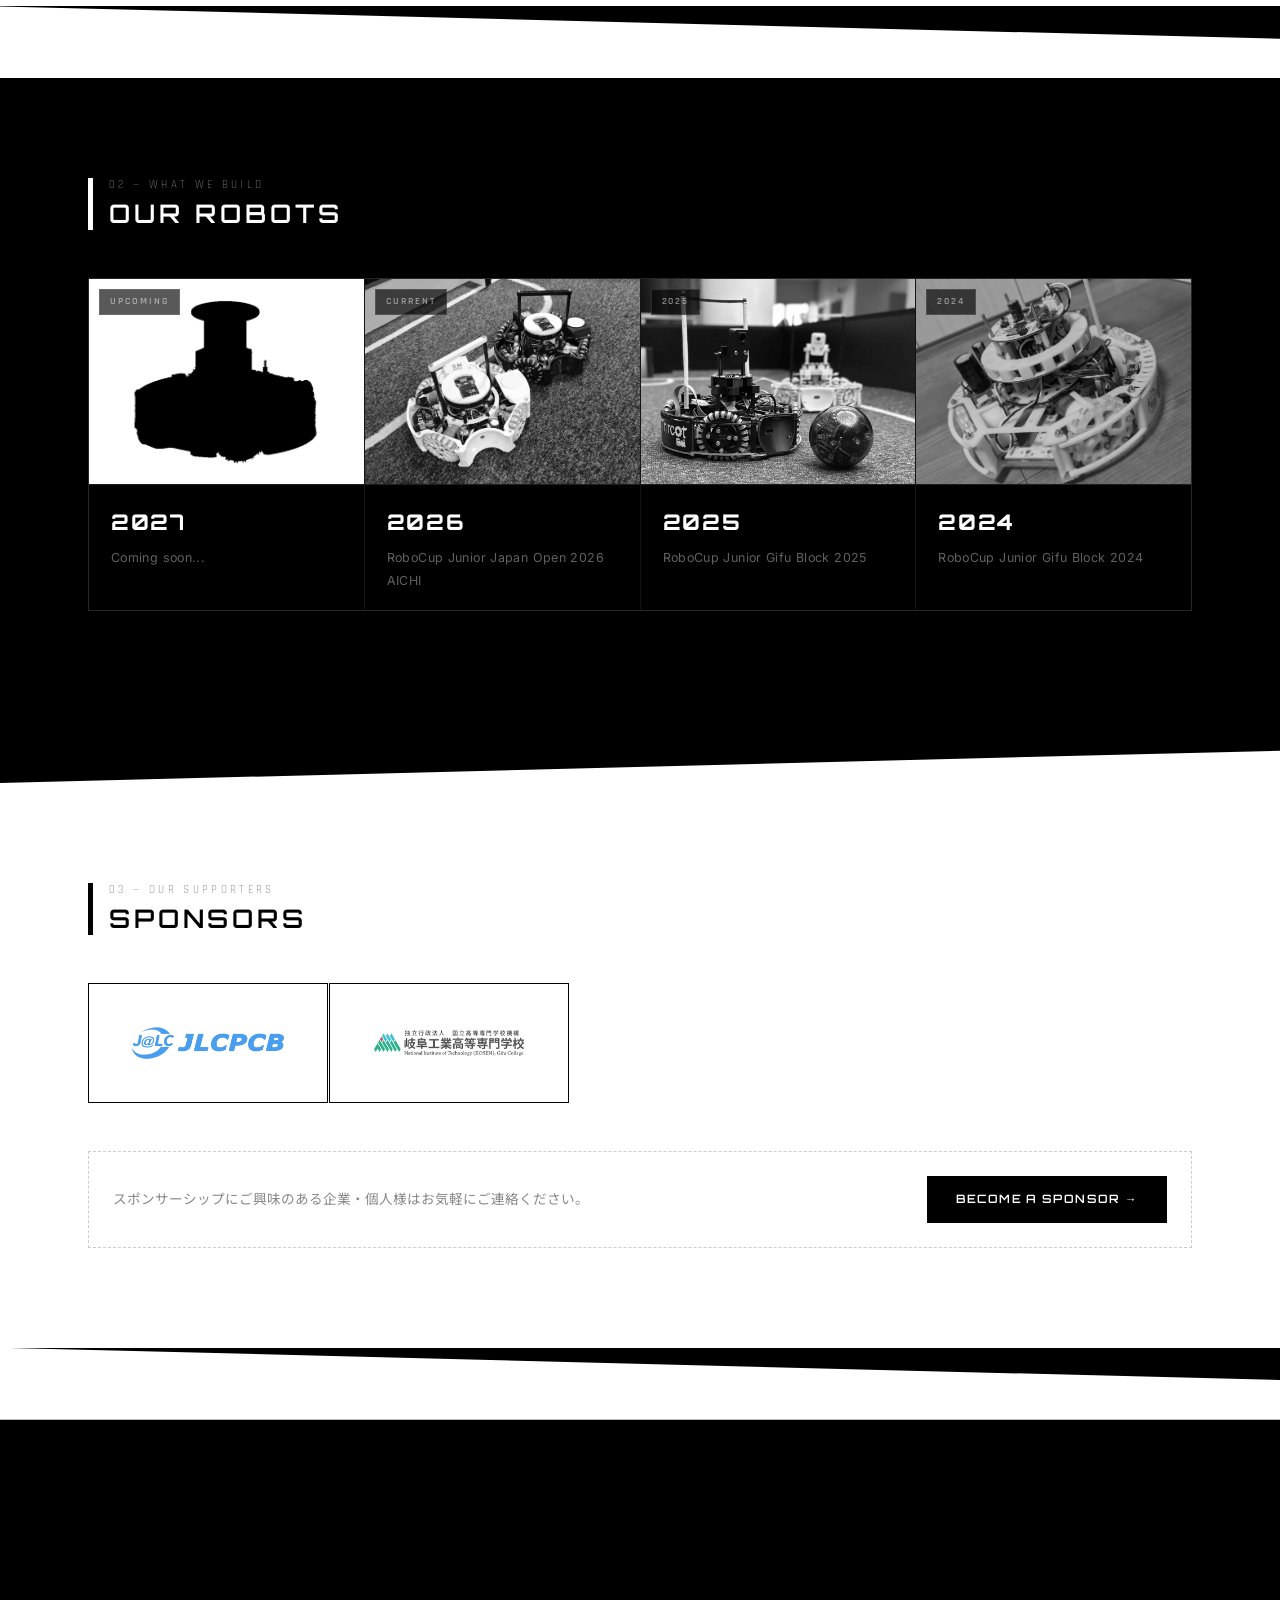
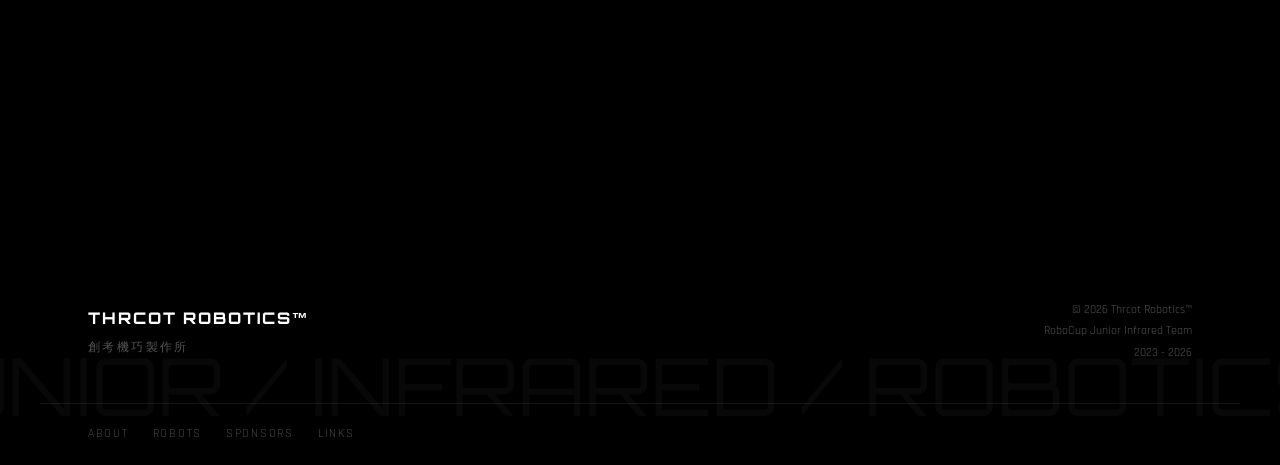
==== commit fb7e5c98: "next" ====
--- a/index.html
+++ b/index.html
@@ -4,6 +4,21 @@
   <meta charset="UTF-8" />
   <meta name="viewport" content="width=device-width, initial-scale=1.0"/>
   <title>Thrcot Robotics™</title>
+  <!-- Twitter Card -->
+  <meta name="twitter:card" content="summary_large_image" />
+  <meta name="twitter:title" content="Thrcot Robotics™" />
+  <meta name="twitter:description" content="Thrcot Robotics™" />
+  <meta name="twitter:image" content="https://raw.githubusercontent.com/Thrcot/Thrcot.github.io/refs/heads/master/images/hero.jpg" />
+  <!-- Discord Card -->
+  <meta property="og:title" content="Thrcot Robotics™" />
+  <meta property="og:description" content="Thrcot Robotics™" />
+  <meta property="og:url" content="https://thrcot.github.io/" />
+  <meta property="og:image" content="https://raw.githubusercontent.com/Thrcot/Thrcot.github.io/refs/heads/master/images/hero.jpg" />
+  <meta property="og:image:width" content="1200" />
+  <meta property="og:image:height" content="630" />
+  <meta property="og:site_name" content="Thrcot Robotics™" />
+  <meta property="og:type" content="website" />
+
   <link rel="preconnect" href="https://fonts.googleapis.com">
   <link rel="preconnect" href="https://fonts.gstatic.com" crossorigin>
   <link href="https://fonts.googleapis.com/css2?family=Orbitron:wght@400;600;800&family=Rajdhani:wght@400;600&family=Inter:wght@300;400;600&family=Noto+Sans+JP:wght@300;400;500&display=swap" rel="stylesheet">
@@ -214,16 +229,25 @@
             <span class="sponsor-name-fallback">JLCPCB</span>
           </div>
         </a>
+
         <!--
-        スポンサーを追加する場合はここにコピー
-        <a class="sponsor-item" href="https://example.com/" target="_blank" rel="noopener">
+        <a class="sponsor-item" href="https://www.digikey.jp/" target="_blank" rel="noopener">
           <div class="sponsor-logo-box">
-            <img src="images/sponsor.png" alt="Sponsor Name"
+            <img src="images/Digikey.png" alt="Digikey" style="max-width:90%; height:auto;"
                  onerror="this.style.display='none';this.nextElementSibling.style.display='block'">
-            <span class="sponsor-name-fallback">SPONSOR NAME</span>
+            <span class="sponsor-name-fallback">Digikey</span>
           </div>
         </a>
         -->
+
+        <a class="sponsor-item" href="https://www.gifu-nct.ac.jp/" target="_blank" rel="noopener">
+          <div class="sponsor-logo-box">
+            <img src="images/gihukousen.jpg" alt="GifuNCT" style="max-width:150%; height:auto;"
+                 onerror="this.style.display='none';this.nextElementSibling.style.display='block'">
+            <span class="sponsor-name-fallback">GifuNCT</span>
+          </div>
+        </a>
+
       </div>
     </div>
     <div class="sponsor-cta">
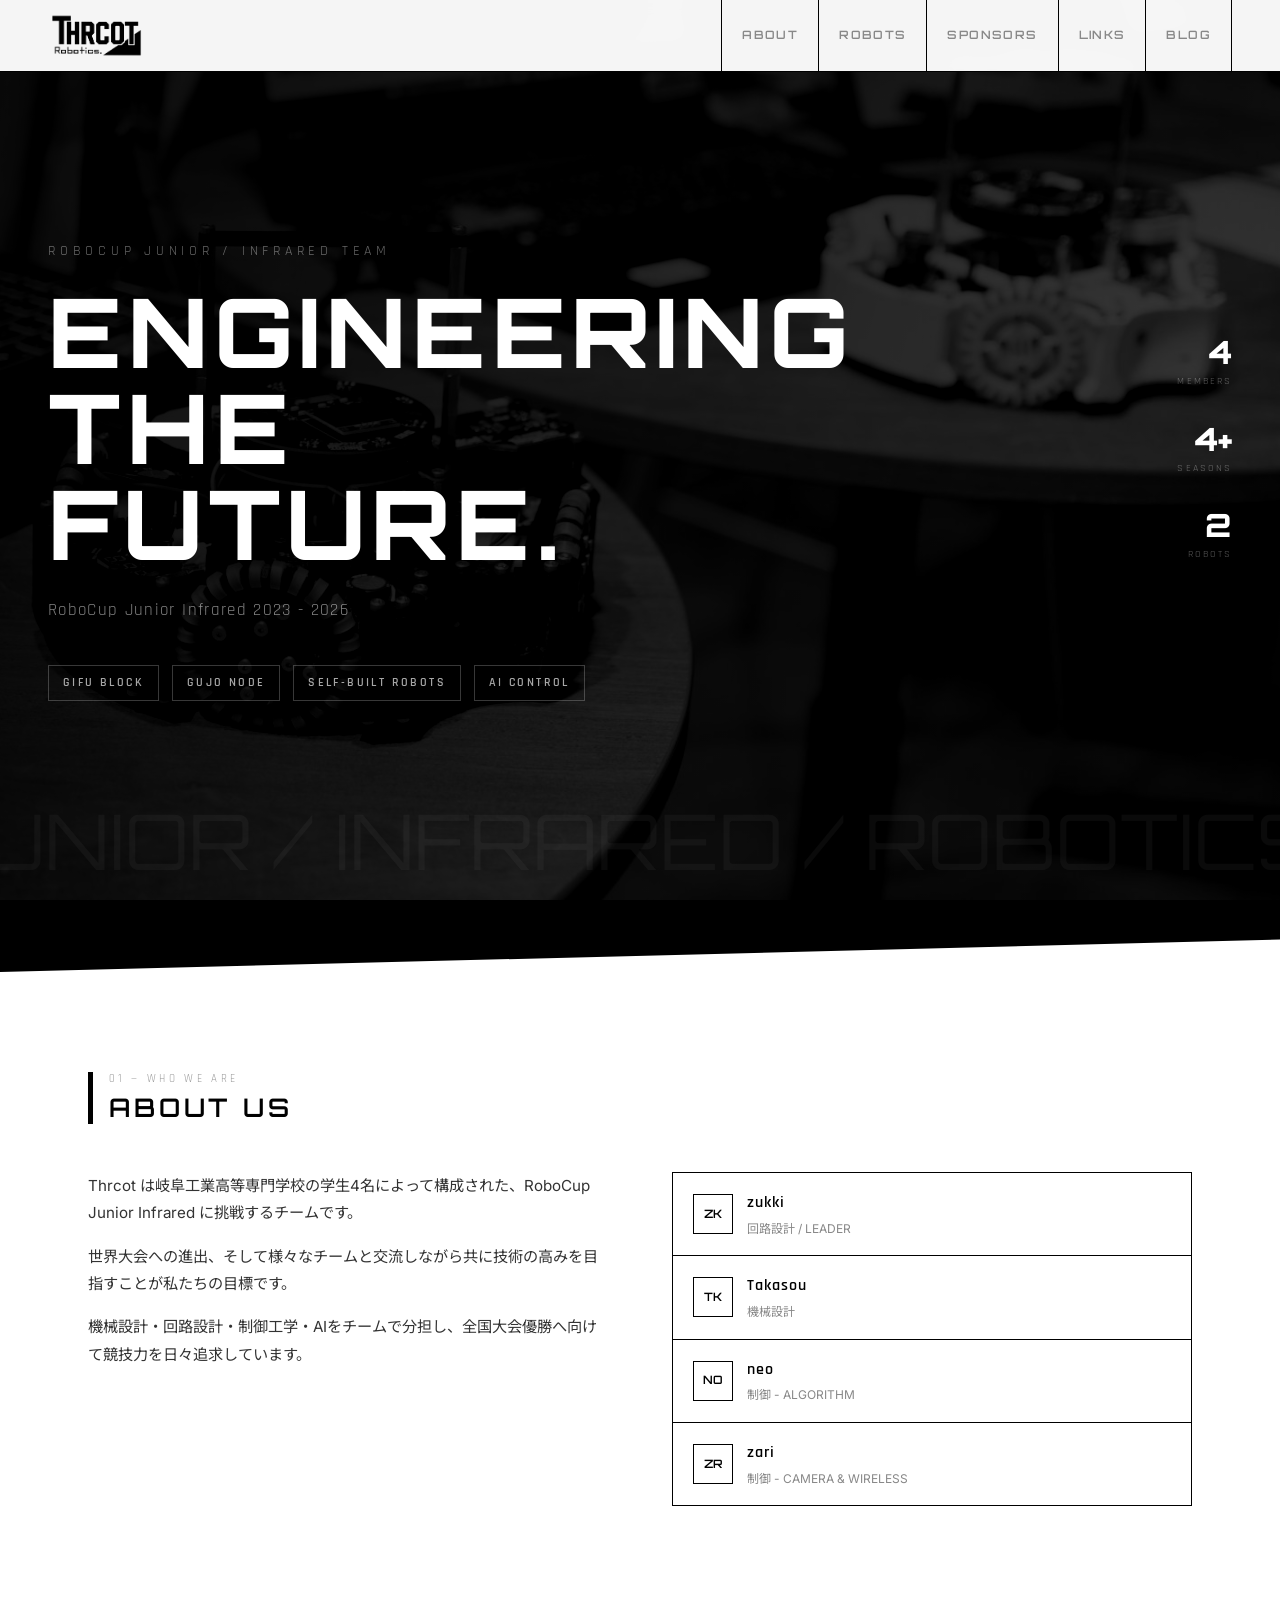
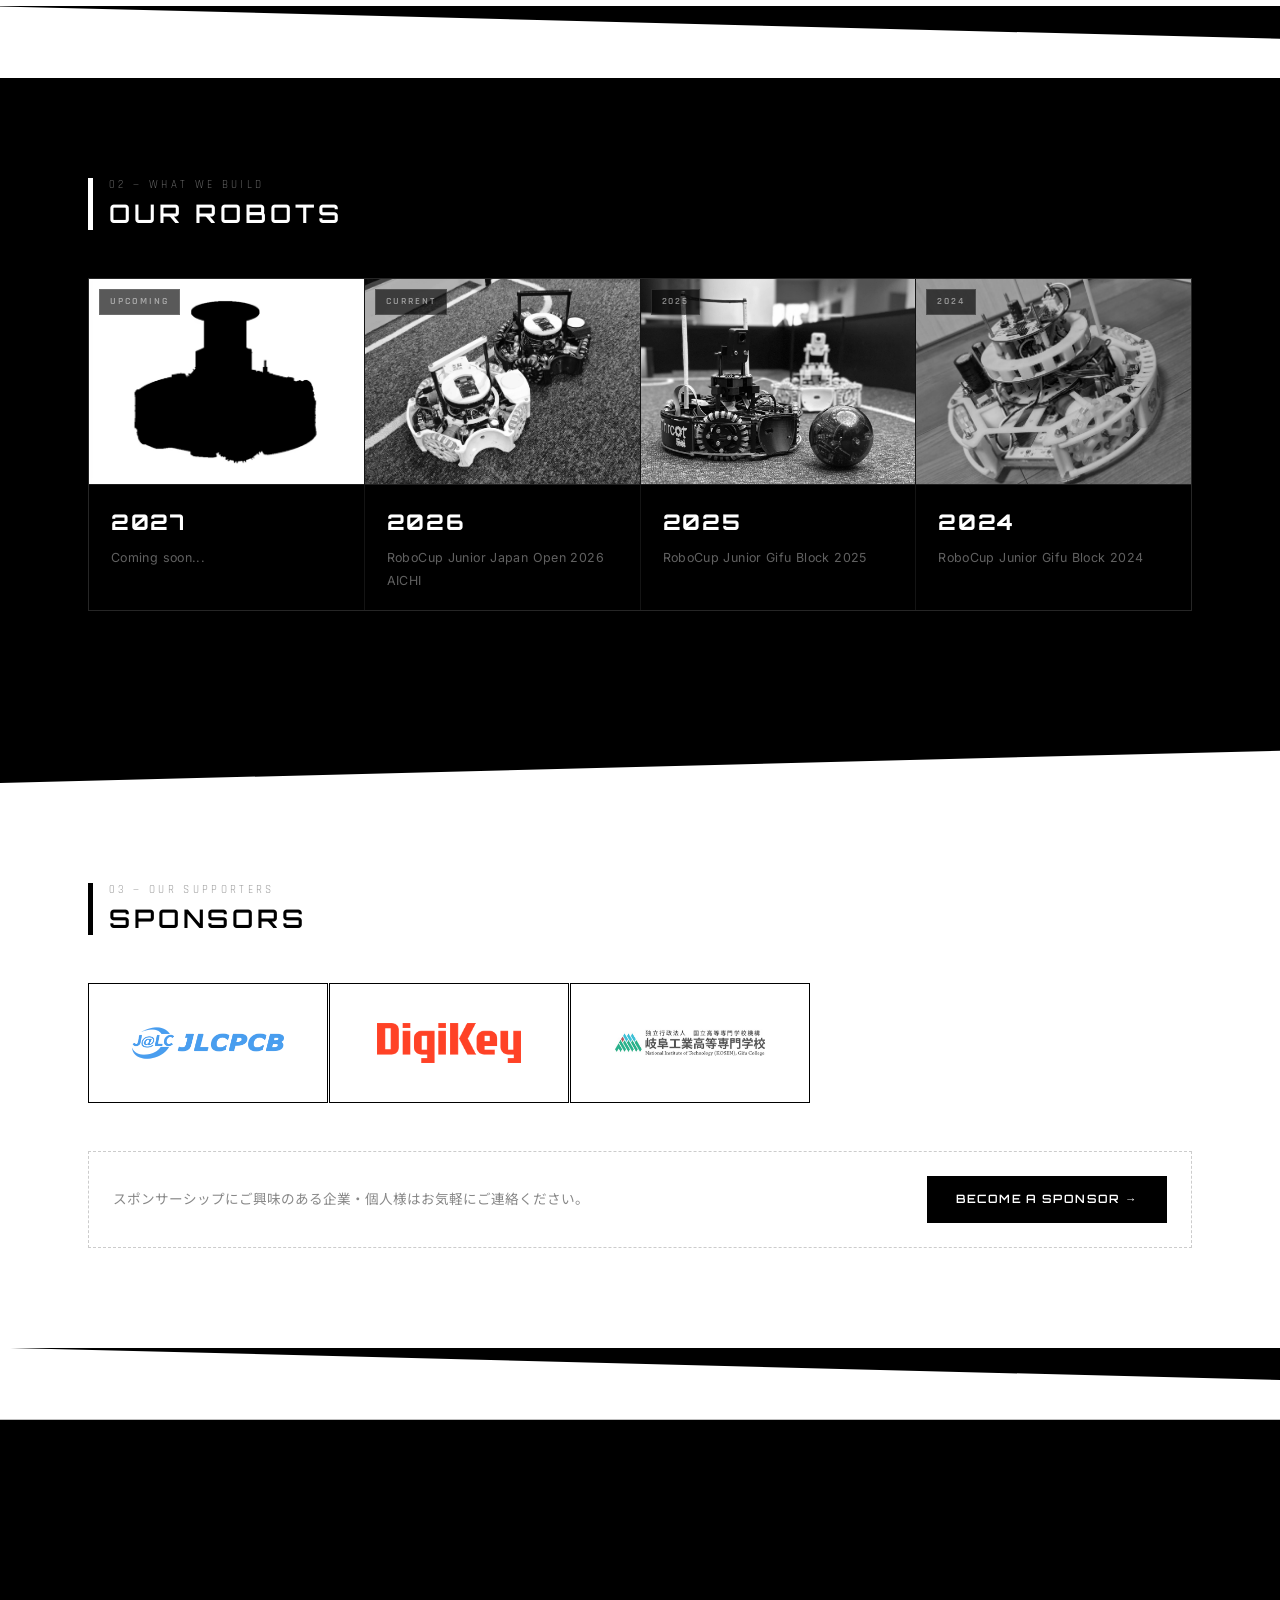
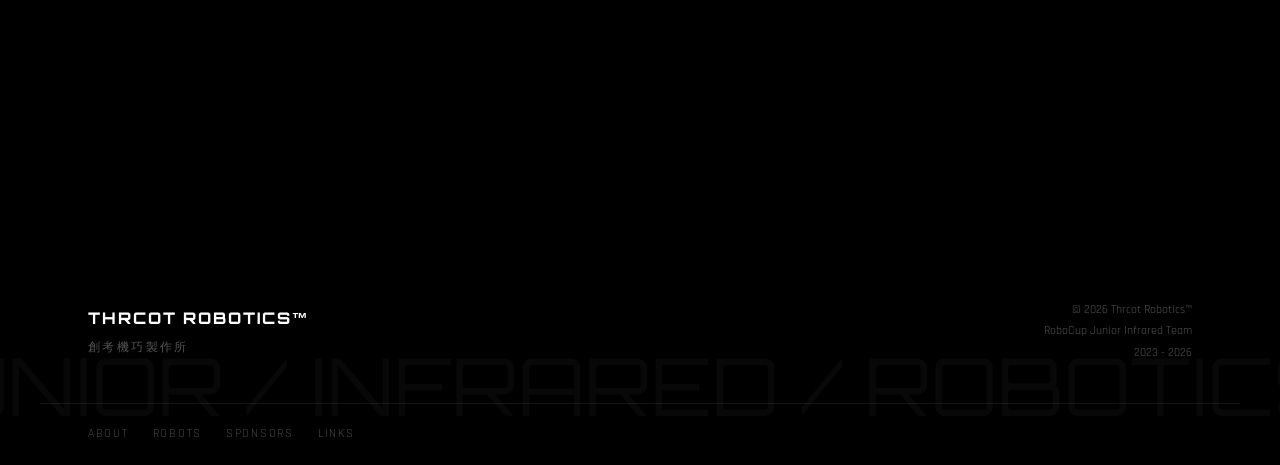
==== commit 8a851c7e: "next" ====
--- a/index.html
+++ b/index.html
@@ -230,7 +230,6 @@
           </div>
         </a>
 
-        <!--
         <a class="sponsor-item" href="https://www.digikey.jp/" target="_blank" rel="noopener">
           <div class="sponsor-logo-box">
             <img src="images/Digikey.png" alt="Digikey" style="max-width:90%; height:auto;"
@@ -238,7 +237,6 @@
             <span class="sponsor-name-fallback">Digikey</span>
           </div>
         </a>
-        -->
 
         <a class="sponsor-item" href="https://www.gifu-nct.ac.jp/" target="_blank" rel="noopener">
           <div class="sponsor-logo-box">
